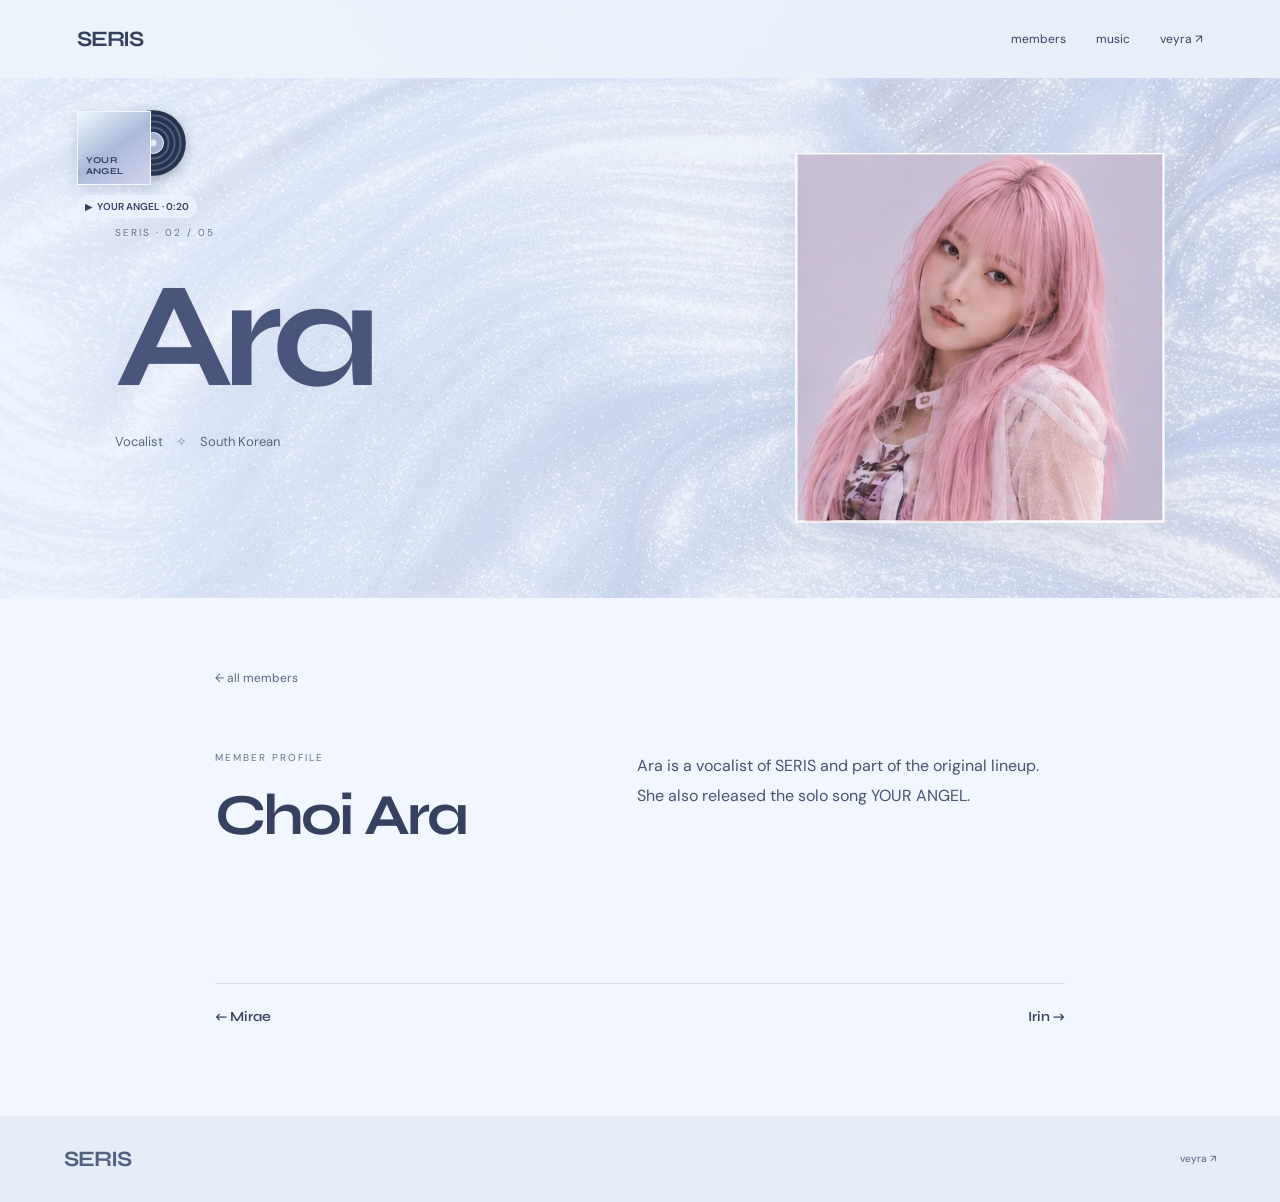
==== seris-ara.html @ a6b7e899 "Publish Veyra and SERIS website" ====
<!doctype html>
<html lang="en"><head><meta charset="utf-8"><meta name="viewport" content="width=device-width,initial-scale=1"><meta name="theme-color" content="#dce5f7"><title>Ara · SERIS</title><link rel="icon" href="./star.svg" type="image/svg+xml"><link rel="stylesheet" href="./style.css?v=record-demo-3"></head>
<body class="seris-page member-page"><header class="seris-header"><a class="seris-logo" href="./seris.html">SERIS</a><nav aria-label="Main navigation"><a href="./seris.html#members">members</a><a href="./seris.html#new-era">music</a><a href="./#home">veyra ↗</a></nav></header>
<main><section class="member-hero"><div class="record-widget"><button class="record-button" type="button" aria-label="Play YOUR ANGEL preview" aria-pressed="false"><span class="record-disc" aria-hidden="true"><span></span></span><span class="record-sleeve" aria-hidden="true"><span>YOUR ANGEL</span></span><span class="record-caption"><span class="record-state">▶</span> YOUR ANGEL · 0:20</span></button><audio preload="none" data-preview="20"><source src="./assets/audio/angel-preview.m4a" type="audio/mp4"></audio><span class="record-error" role="status"></span></div><div class="member-hero-inner"><div><p class="songs-label">SERIS · 02 / 05</p><h1>Ara</h1><p class="member-role">Vocalist <span>✧</span> South Korean</p></div><div class="member-profile-portrait" role="img" aria-label="Portrait of Ara" style="--photo-x:100%;--photo-y:100%"></div></div></section><section class="member-detail"><div class="seris-inner"><a class="member-back" href="./seris.html#members">← all members</a><div class="member-layout"><div><p class="songs-label">MEMBER PROFILE</p><h2>Choi Ara</h2></div><div><p>Ara is a vocalist of SERIS and part of the original lineup. She also released the solo song YOUR ANGEL.</p></div></div><nav class="member-pagination" aria-label="Other members"><a href="./seris-mirae.html">← Mirae</a><a href="./seris-irin.html">Irin →</a></nav></div></section></main><footer class="seris-footer"><a class="seris-logo" href="./seris.html">SERIS</a><a href="./#home">veyra ↗</a></footer><script src="./previews.js?v=3" defer></script></body></html>
---- style.css ----
@import url('https://fonts.googleapis.com/css2?family=Cormorant+Garamond:ital,wght@0,400;0,500;1,400&family=DM+Sans:wght@400;500;600&family=Syne:wght@700&display=swap');
:root{--ink:#35415f;--muted:#52617f;--line:#64749330;--paper:#e1eafa;--serif:'Cormorant Garamond',Georgia,serif;--sans:'DM Sans',Arial,sans-serif}
*{box-sizing:border-box}html{scroll-behavior:smooth;scroll-padding-top:36px}body{margin:0;background:var(--paper);color:var(--ink);font:14px var(--sans)}a{color:inherit;text-decoration:none}a:focus-visible{outline:2px solid #4e5c8c;outline-offset:6px}::selection{background:#bfcaee}h1,h2,h3,p{margin:0}h2,h3{font-family:var(--serif);font-weight:400;letter-spacing:-.045em;line-height:1.05}i{font-weight:400}.skip{position:fixed;top:-90px;left:20px;padding:15px;background:white;z-index:99}.skip:focus{top:15px}
/* One continuous field of icy blue, silver and lavender light. No picture assets. */
body::before{content:'';position:fixed;inset:0;z-index:-1;background:radial-gradient(ellipse at 14% 16%,#f1fbffdd,transparent 48%),radial-gradient(ellipse at 93% 38%,#c2c6ecbb,transparent 55%),linear-gradient(160deg,#d5e9fa,#d0def3 46%,#e9edfc)}
.header{height:88px;position:absolute;inset:0 0 auto;z-index:10;display:flex;align-items:center;justify-content:space-between;padding:0 5%;border-bottom:1px solid #ffffff55}.wordmark{font:40px/1 var(--serif);letter-spacing:-3px}.wordmark span{font-size:18px;display:inline-block;margin-left:10px;vertical-align:top;letter-spacing:0}.header nav{display:flex;gap:36px;font-size:12px}.header nav a{padding:8px 0;border-bottom:1px solid transparent}.header nav a:hover,.header nav a[aria-current]{border-color:currentColor}.header-listen{font-size:12px;border-bottom:1px solid var(--line);padding:8px 0}.header-listen span{margin-left:22px}
.hero{isolation:isolate;position:relative;min-height:660px;height:100svh;max-height:1100px;overflow:hidden;background:radial-gradient(ellipse at 46% -14%,#fcffff 0,#eefaffb0 23%,transparent 57%),radial-gradient(ellipse at 7% 60%,#b4cbedb3,transparent 48%),radial-gradient(ellipse at 90% 45%,#aeb7df9c,transparent 50%),radial-gradient(ellipse at 64% 96%,#f2f8ff 0,#e4effcaa 26%,transparent 59%),linear-gradient(145deg,#d8e9fa,#c4d5ef 50%,#dce4f9)}
.hero::before{content:'';position:absolute;z-index:-1;inset:-25%;background:linear-gradient(155deg,transparent 43%,#f7ffff00 46%,#f7ffffa3 50%,#d1ebff33 55%,transparent 62%),linear-gradient(24deg,transparent 37%,#ecfaff80 48%,transparent 60%);filter:blur(45px);transform:rotate(-8deg)}
.hero::after{content:'';position:absolute;inset:0;z-index:0;pointer-events:none;background-image:radial-gradient(circle,#fff9 .5px,transparent .9px),radial-gradient(circle,#8c9fcd30 .5px,transparent 1px),radial-gradient(circle,#ffffff90 .6px,transparent 1.1px);background-size:7px 11px,11px 17px,19px 23px;background-position:0 0,3px 7px,9px 4px;opacity:.28;mask-image:linear-gradient(#000b,transparent 40%,#0004 60%,#000)}
.hero-mist{position:absolute;inset:18% -30% -12%;z-index:-1;background:radial-gradient(ellipse at 38% 53%,#faffffce,transparent 35%),radial-gradient(ellipse at 73% 80%,#f1f4ffcc,transparent 35%);filter:blur(45px);transform:rotate(-18deg)}
.hero-center{position:absolute;inset:0;display:grid;place-items:center;padding-bottom:20px;z-index:1}.hero h1{font-family:var(--serif);font-size:clamp(150px,26vw,350px);font-weight:400;letter-spacing:-.075em;line-height:1;padding-right:.075em;color:#46547c;text-shadow:0 1px 0 #ffffffb0,0 7px 35px #eaf9ff99}.hero-bottom{position:absolute;bottom:38px;left:0;right:0;z-index:2;display:flex;justify-content:center}.round-link{display:flex;align-items:center;gap:15px;font-size:11px}.circle{display:grid;place-items:center;border:1px solid #5b71954d;border-radius:50%;width:38px;height:38px;background:#f7fcff33;transition:background .2s}.round-link:hover .circle{background:#fff9}
.section{padding:100px 9%;position:relative;border-top:1px solid #ffffff80}.eyebrow{text-transform:uppercase;font-size:10px;letter-spacing:.21em;line-height:1.6}.section-heading{display:flex;align-items:center;justify-content:space-between;gap:20px}.section-heading .eyebrow{display:none}.section-heading h2{font-size:clamp(48px,5.5vw,76px)}.tiny-star{font-size:40px;color:#8292b7}.music{background:linear-gradient(120deg,#eff8ffdd,#dce5f6c9 70%,#d5daf4b3)}.release{margin-top:45px;border-top:1px solid var(--line);padding:35px 0 0}.release-copy{display:grid;grid-template-columns:1fr auto;align-items:center;gap:20px}.release-copy .eyebrow{grid-column:1/-1}.release-copy h3{font-size:clamp(44px,5.5vw,74px)}.release-copy h3 br{display:none}.release-copy h3 i::before{content:' '}.button{display:flex;justify-content:space-between;gap:30px;padding:18px 23px;font-size:11px;border:1px solid #7685a661;background:#f4f9ff6b;box-shadow:inset 0 1px 0 #fff9;transition:background .2s}.button:hover{background:#ffffffbd}.small-note{display:none}.world{min-height:400px;background:radial-gradient(ellipse at 15% 90%,#effdffe6,transparent 61%),radial-gradient(ellipse at 94% 13%,#bdc3e866,transparent 65%),linear-gradient(140deg,#dae8f8cc,#dce0f5aa);display:flex;align-items:flex-start}.world h2{font-size:clamp(48px,5.5vw,76px)}.connect{background:linear-gradient(155deg,#e5edfac7,#d5def3b3);min-height:300px}.connect h2{font-size:clamp(48px,5.5vw,76px);margin-bottom:38px}.text-link{display:flex;justify-content:space-between;gap:30px;max-width:340px;font-size:12px;padding-bottom:12px;border-bottom:1px solid var(--line)}footer{display:flex;align-items:center;justify-content:space-between;gap:25px;padding:30px 5%;border-top:1px solid #ffffff70;font-size:10px;color:var(--muted);background:#e4ecfa}footer .wordmark{font-size:32px;color:var(--ink)}footer .wordmark span{font-size:15px}
@media(min-width:1600px){.section{padding-left:max(9%,calc((100% - 1250px)/2));padding-right:max(9%,calc((100% - 1250px)/2))}}
@media(max-width:700px){.header{height:74px;padding:0 6%}.wordmark{font-size:34px}.header nav{gap:20px;font-size:11px}.header-listen{display:none}.hero{min-height:620px;max-height:950px}.hero h1{font-size:clamp(145px,37vw,250px)}.hero-bottom{bottom:30px}.section{padding:65px 7%}.release-copy{grid-template-columns:1fr;gap:23px}.release-copy h3{font-size:54px}.button{width:100%;margin-top:10px}.world{min-height:330px}.connect{min-height:280px}footer{padding:28px 7%;flex-wrap:wrap}footer .wordmark{margin-right:auto}}
@media(prefers-reduced-motion:reduce){html{scroll-behavior:auto}*{transition:none!important}}

/* Fine silver flecks and moving nacre reflections, built entirely in CSS. */
.hero{background:radial-gradient(ellipse at 45% -12%,#fcffff 0,#eafaffc4 24%,transparent 53%),radial-gradient(ellipse at 5% 58%,#a5bfe5c9,transparent 42%),radial-gradient(ellipse at 94% 40%,#abb3dfbb,transparent 47%),radial-gradient(ellipse at 62% 100%,#f2f8ff 0,#e4effca8 26%,transparent 57%),linear-gradient(145deg,#d8e9fa,#b6c9e8 50%,#dce4f9)}
.iridescence{position:absolute;inset:-15%;z-index:0;pointer-events:none;background:linear-gradient(148deg,transparent 30%,#f9ffff00 37%,#f9ffffb0 42%,#d6f3ff88 44%,#d8d4f580 47%,transparent 53%),linear-gradient(29deg,transparent 43%,#f8ffff70 48%,#d3daff66 52%,transparent 61%);filter:blur(24px);mix-blend-mode:screen;animation:nacre-drift 20s ease-in-out infinite alternate;transform:rotate(-9deg)}
.glitter-field{position:absolute;inset:0;z-index:0;overflow:hidden;pointer-events:none;mask-image:radial-gradient(ellipse at 50% 48%,#0003 0,black 66%)}
.glitter{position:absolute;left:var(--x);top:var(--y);width:var(--size);height:var(--size);border-radius:50%;background:#fff;opacity:var(--alpha);box-shadow:0 0 4px 1px #efffff99,0 0 11px #c6d9ff66;animation:glitter-pulse var(--duration) ease-in-out var(--delay) infinite alternate}
.glitter.flare{width:var(--size);height:var(--size);background:radial-gradient(circle,#fff 0,#ffffffcc 13%,#e8faff55 34%,transparent 69%);box-shadow:none;overflow:visible}
.flare::before,.flare::after{content:'';position:absolute;left:50%;top:50%;transform:translate(-50%,-50%);background:linear-gradient(transparent,#fff,transparent);filter:drop-shadow(0 0 3px #fff)}
.flare::before{width:1px;height:150%}.flare::after{height:1px;width:150%;background:linear-gradient(90deg,transparent,#fff,transparent)}
.glitter.nacre{background:radial-gradient(circle at 30% 25%,#fff,#f5faffc9 22%,#d3d7f299 55%,#adc8e780 77%,#f4ffffaa);box-shadow:inset 0 0 2px #fff,0 0 12px 3px #ffffff66;filter:blur(.3px)}
.hero h1{color:#424d76;text-shadow:0 1px 1px #f8ffff,0 0 34px #f8ffffaa}
.section::after{content:'';position:absolute;inset:0;pointer-events:none;opacity:.22;background-image:radial-gradient(circle at 25% 25%,white .7px,transparent 1.3px),radial-gradient(circle at 75% 80%,white .5px,transparent 1px);background-size:59px 67px,97px 83px;mask-image:linear-gradient(90deg,black,transparent 40%,black)}
@keyframes nacre-drift{from{transform:translate(-2%,-1%) rotate(-9deg)}to{transform:translate(3%,2%) rotate(-3deg)}}
@keyframes glitter-pulse{0%,25%{opacity:calc(var(--alpha) * .35);transform:scale(.75)}80%,100%{opacity:var(--alpha);transform:scale(1.1)}}
@media(prefers-reduced-motion:reduce){.iridescence,.glitter{animation:none}}

/* The second reference adds periwinkle-blue shadow and cool satin highlights. */
.hero{background:radial-gradient(ellipse at 48% -15%,#fbffff 0,#eaf6ffcc 25%,transparent 53%),radial-gradient(ellipse at 2% 57%,#829bcdb3,transparent 43%),radial-gradient(ellipse at 96% 43%,#8f98cead,transparent 46%),radial-gradient(ellipse at 60% 100%,#f4faff 0,#dfe9fbd9 28%,transparent 60%),linear-gradient(145deg,#d5e6fa,#a9bcdf 50%,#ccd4ee)}
.iridescence{background:linear-gradient(148deg,transparent 27%,#f9ffff00 35%,#f5ffffc2 41%,#cde5ff99 44%,#d2d0f58c 48%,transparent 54%),linear-gradient(29deg,transparent 40%,#faffff96 48%,#c3cdf580 53%,transparent 63%)}
.world{background:radial-gradient(ellipse at 12% 95%,#f3fcffe6,transparent 63%),radial-gradient(ellipse at 100% 2%,#929bd466,transparent 63%),linear-gradient(140deg,#d0e1f5dd,#cbd1eccc)}

/* Bring the silver sparkle forward: visible flecks against blue-lavender shadow. */
.hero{background:radial-gradient(ellipse at 46% 0%,#f1fdff 0,#e3f3ffb3 24%,transparent 49%),radial-gradient(ellipse at -8% 60%,#6e8bbdc9,transparent 49%),radial-gradient(ellipse at 103% 30%,#7d85bccc,transparent 48%),radial-gradient(ellipse at 64% 110%,#f0faff 0,#c9ddf5cc 30%,transparent 56%),linear-gradient(145deg,#c1d8f3,#a9b8dc 50%,#d2d9f2)}
.glitter-field{mask-image:radial-gradient(ellipse at 50% 48%,#0006 0,black 53%)}
.glitter{background:#fff;box-shadow:0 0 2px 1px #fff9,0 0 6px 2px #efffff9c,0 0 14px #e1e6ff80}
.glitter.flare{background:radial-gradient(circle,#fff 0,#ffffffee 8%,#e8faff99 19%,#e8faff33 36%,transparent 64%);filter:drop-shadow(0 0 4px #fff9)}
.flare::before{width:1.5px;height:140%}.flare::after{height:1.5px;width:110%}
.iridescence{filter:blur(15px);opacity:.9;background:linear-gradient(149deg,transparent 25%,#f9ffff00 34%,#f5ffffcc 40%,#d4eaff99 43%,#e6dcff80 47%,transparent 52%),linear-gradient(26deg,transparent 40%,#faffffb3 47%,#c9d3f599 51%,transparent 59%)}
.hero::after{opacity:.52;background-size:5px 7px,9px 13px,13px 17px;mask-image:linear-gradient(#000,transparent 42%,#0008 70%,#000)}
@keyframes glitter-pulse{0%,25%{opacity:calc(var(--alpha) * .6);transform:scale(.85)}80%,100%{opacity:var(--alpha);transform:scale(1.12)}}

/* Reference-based light periwinkle satin: the texture itself carries the glitter. */
.hero{background:linear-gradient(#eef7ff24,#e9f1ff1a),url('./assets/veyra-satin-light.jpg') center center/cover no-repeat}
.hero::before,.hero::after,.hero-mist{display:none}
.hero h1{color:#283455;text-shadow:0 1px 1px #ffffffb3,0 0 32px #edf5ffb3}
.header{background:#e6efff3d;backdrop-filter:blur(12px);border-bottom-color:#ffffff80}
.hero-bottom .round-link{background:#eff5ffd9;padding:8px 10px 8px 20px;border:1px solid #ffffffa6;border-radius:40px;backdrop-filter:blur(10px)}
.world{background:linear-gradient(#eff5ffb8,#edf5ffd1),url('./assets/veyra-satin-light.jpg') center 65%/cover no-repeat}
.section::after{display:none}
@media(max-width:700px){.hero{background-position:45% center}.header{backdrop-filter:blur(8px)}}

/* Ice-silver lettering with a cool edge for contrast on the satin. */
.hero h1{color:#f7fbff;background:linear-gradient(175deg,#fff 14%,#f4faff 36%,#d1dbed 56%,#fff 72%,#e6eefb 92%);background-clip:text;-webkit-background-clip:text;-webkit-text-fill-color:transparent;text-shadow:none;filter:drop-shadow(0 1px 0 #4e5c8180) drop-shadow(0 3px 2px #3c4e7866) drop-shadow(0 0 15px #edf6ff59)}

/* A deeper lavender-silver wordmark, distinct from the pale satin highlights. */
.hero h1{color:#626788;background:linear-gradient(175deg,#747b9c 10%,#5d668d 38%,#8585a4 57%,#62698e 78%,#777e9f 95%);background-clip:text;-webkit-background-clip:text;-webkit-text-fill-color:transparent;filter:drop-shadow(0 1px 0 #f5faffb3) drop-shadow(0 2px 2px #3c4e7833)}

/* A lighter, more open display face for the artist name. */
.hero h1{font-family:Italiana,Didot,serif;font-size:clamp(150px,24vw,330px);letter-spacing:-.035em;line-height:1.2;padding:0 .035em .08em 0}
@media(max-width:700px){.hero h1{font-size:clamp(140px,35vw,245px)}}

/* Artist-selected display face: option 03, Syne. */
.hero h1{font-family:Syne,Arial,sans-serif;font-weight:700;font-size:clamp(130px,23vw,320px);letter-spacing:-.055em;line-height:1.2;padding:0 .055em .08em 0}
@media(max-width:700px){.hero h1{font-size:clamp(100px,31vw,220px)}}

.stats-section{background:linear-gradient(140deg,#dde8f8,#e7e8f8);border-top:1px solid #ffffff80;scroll-margin-top:20px}.stats-section iframe{display:block;width:100%;height:950px;border:0}@media(max-width:700px){.stats-section iframe{height:1120px}.header nav{gap:14px;font-size:10px}}

/* Artist biography */
.bio-content{max-width:1020px;margin:55px auto 0}.bio-intro{font-family:var(--sans);font-size:clamp(17px,2.1vw,23px);line-height:1.65;max-width:840px;color:#35415f}.bio-sections{margin-top:65px}.bio-part{display:grid;grid-template-columns:minmax(180px,1fr) minmax(0,2fr);gap:40px;border-top:1px solid var(--line);padding:36px 0}.bio-part h3{font-family:Syne,Arial,sans-serif;font-size:clamp(19px,2.2vw,27px);font-weight:600;letter-spacing:-.03em;line-height:1.25}.bio-part p{font-size:15px;line-height:1.9;color:#455473;max-width:650px}.bio-part p+p{margin-top:18px}.bio-part strong{font-weight:600}@media(max-width:700px){.bio-content{margin-top:35px}.bio-intro{font-size:17px}.bio-sections{margin-top:42px}.bio-part{grid-template-columns:1fr;gap:16px;padding:27px 0}.bio-part p{font-size:14px;line-height:1.8}}

/* Selected songs and the SERIS EP. */
.songs-section{padding:100px 9%;background:linear-gradient(140deg,#edf4ff,#dce4f6 65%,#d5def2);border-top:1px solid #fff9;scroll-margin-top:20px}.songs-inner{max-width:1020px;margin:auto}.songs-label{font-size:10px;letter-spacing:.2em;color:#66738f}.songs-section h2{font:700 clamp(42px,6vw,72px)/1.05 Syne,Arial,sans-serif;letter-spacing:-.05em;margin:22px 0 48px}.song-list>div{display:flex;align-items:baseline;gap:25px;padding:23px 0;border-top:1px solid var(--line)}.song-list span{font-size:11px;color:#72809a}.song-list h3{font:600 clamp(21px,3vw,34px)/1.2 Syne,Arial,sans-serif;letter-spacing:-.035em}.seris-section{margin-top:100px;padding-top:60px;border-top:1px solid #aabbd4}.seris-section h2{margin-bottom:32px}.track-list{list-style:none;counter-reset:track;margin:0;padding:0}.track-list li{counter-increment:track;border-top:1px solid var(--line);padding:16px 0;font-size:14px}.track-list li::before{content:counter(track,decimal-leading-zero);display:inline-block;margin-right:23px;color:#7c89a0;font-size:11px}.disco-feature{margin-top:45px;padding:30px;background:#f7fbffaf;border:1px solid #ffffffbb}.disco-feature h3{font:600 22px Syne,Arial,sans-serif;margin-bottom:18px}.disco-feature p{max-width:680px;font-size:15px;line-height:1.8;color:#455473}.disco-feature em{font-style:normal}@media(max-width:700px){.songs-section{padding:70px 7%}.songs-section h2{margin-bottom:35px}.seris-section{margin-top:70px;padding-top:45px}.disco-feature{padding:23px}.header nav{gap:10px;font-size:9px}.header .wordmark{font-size:29px}}

.songs-copy{max-width:760px}.songs-copy p{font-size:clamp(15px,1.3vw,17px);line-height:1.9;color:#455473}.songs-copy p+p{margin-top:22px}.songs-copy strong{font-weight:600}@media(max-width:700px){.songs-copy p{font-size:15px;line-height:1.8}}

/* My World: the artist's own words. */
.world{display:block}.world-intro,.world-copy{max-width:1020px;margin:0 auto}.world h2{margin:0}.world-copy{margin-top:55px}.world-copy section{display:grid;grid-template-columns:minmax(180px,1fr) minmax(0,2fr);column-gap:40px;border-top:1px solid var(--line);padding:34px 0}.world-copy h3{grid-column:1;grid-row:1 / span 3;font:600 clamp(19px,2.2vw,27px)/1.25 Syne,Arial,sans-serif;letter-spacing:-.03em}.world-copy p{grid-column:2;font-size:15px;line-height:1.9;color:#455473;max-width:650px}.world-copy p+p{margin-top:18px}.world-copy strong{font-weight:600}@media(max-width:700px){.world-copy{margin-top:35px}.world-copy section{grid-template-columns:1fr;gap:0;padding:26px 0}.world-copy h3{grid-column:1;grid-row:auto;margin-bottom:15px}.world-copy p{grid-column:1;font-size:14px;line-height:1.8}}

/* SERIS lives on its own page; its story can grow independently. */
.seris-page{background:#e6edf9}.seris-header{height:78px;display:flex;align-items:center;justify-content:space-between;padding:0 6%;background:#eef3fbd9}.seris-logo{font:700 22px Syne,Arial,sans-serif;letter-spacing:-.05em}.seris-header nav{display:flex;gap:30px;font-size:12px}.seris-hero{min-height:500px;height:70svh;max-height:800px;position:relative;display:flex;flex-direction:column;align-items:center;justify-content:center;background:linear-gradient(#e9f3ff73,#e9efff66),url('./assets/veyra-satin-light.jpg') center/cover}.seris-hero p{font-size:10px;letter-spacing:.25em;margin-bottom:20px}.seris-hero h1{font:700 clamp(95px,21vw,260px)/1 Syne,Arial,sans-serif;letter-spacing:-.06em;color:#62698d;text-shadow:0 1px #fff9}.seris-hero>a{position:absolute;bottom:30px;display:flex;gap:17px;align-items:center;padding:11px 18px;border:1px solid #fff9;background:#f5f9ffb3;border-radius:30px;font-size:11px}.seris-album{padding:90px 9%;background:linear-gradient(140deg,#f1f6ff,#dce5f7)}.seris-inner{max-width:850px;margin:auto}.seris-inner h2{font:700 clamp(48px,7vw,82px)/1.05 Syne,Arial,sans-serif;letter-spacing:-.05em;margin:25px 0 45px}.seris-feature{margin:48px 0 32px;padding:32px;border:1px solid #fff;background:#f9fcffb5}.seris-feature h3{font:600 23px Syne,Arial,sans-serif;margin-bottom:18px}.seris-feature p{font-size:15px;line-height:1.8;color:#455473}.seris-feature em{font-style:normal}.seris-listen{display:inline-flex;gap:32px;border-bottom:1px solid #687895;padding:10px 0;font-size:12px}.seris-footer{background:#e6edf9}.seris-page .track-list{list-style:none;counter-reset:track;margin:0;padding:0}.seris-page .track-list li{counter-increment:track;border-top:1px solid var(--line);padding:17px 0;font-size:14px}.seris-page .track-list li::before{content:counter(track,decimal-leading-zero);display:inline-block;margin-right:23px;color:#7c89a0;font-size:11px}@media(max-width:700px){.seris-header{height:70px}.seris-header nav{gap:20px}.seris-hero{min-height:430px}.seris-album{padding:65px 7%}.seris-feature{padding:22px}.header nav{gap:10px;overflow-x:auto;white-space:nowrap;max-width:calc(100% - 85px)}.header nav a{flex:none}}
.seris-intro,.seris-members,.seris-story,.seris-fandom{padding:95px 9%;border-top:1px solid #ffffffa0}.seris-intro{background:#f1f6ff}.seris-intro h2,.seris-members h2,.seris-story h2,.seris-fandom h2{font:700 clamp(45px,6vw,75px)/1.08 Syne,Arial,sans-serif;letter-spacing:-.05em;margin:24px 0 40px}.seris-intro-copy{max-width:720px}.seris-intro-copy p,.story-list p,.solo-release p{font-size:15px;line-height:1.85;color:#455473}.seris-intro-copy p+p{margin-top:18px}.seris-members{background:linear-gradient(140deg,#dce8f7,#e5e4f7)}.member-grid{display:grid;grid-template-columns:repeat(5,1fr);gap:12px}.member-grid article{padding:24px 17px;background:#f9fcffac;border:1px solid #ffffffab;min-height:160px}.member-grid span{font-size:10px;color:#79849e}.member-grid h3{font:700 23px Syne,sans-serif;margin:26px 0 10px}.member-grid p{font-size:12px;line-height:1.6;color:#586782}.member-grid p+p{margin-top:5px}.seris-story{background:#eff4fc}.story-list article{display:grid;grid-template-columns:150px 1fr;gap:30px;padding:25px 0;border-top:1px solid var(--line)}.story-list span{font-size:10px;letter-spacing:.13em;color:#687694}.story-list h3{font:600 22px Syne,sans-serif;margin-bottom:12px}.solo-release{margin-top:75px;border-top:1px solid var(--line);padding-top:30px}.solo-release h3{font:700 30px Syne,sans-serif;margin:18px 0 8px}.seris-fandom{background:linear-gradient(#eaf2ffbb,#e5eafa9c),url('./assets/veyra-satin-light.jpg') center/cover}.seris-fandom h2{margin-bottom:0}@media(max-width:700px){.seris-intro,.seris-members,.seris-story,.seris-fandom{padding:65px 7%}.member-grid{grid-template-columns:repeat(2,1fr)}.member-grid article{min-height:135px}.story-list article{grid-template-columns:1fr;gap:12px}.seris-header nav{gap:14px;overflow-x:auto;white-space:nowrap;max-width:calc(100% - 85px)}}

/* Member cards lead to individual profiles. */
.member-grid .member-card{display:block;position:relative;padding:24px 17px;background:#f9fcffac;border:1px solid #ffffffab;min-height:160px;transition:transform .2s,background .2s,border-color .2s}.member-grid .member-card:hover,.member-grid .member-card:focus-visible{transform:translateY(-4px);background:#fff;border-color:#94a8ca}.member-grid .member-card>span:first-child{font-size:10px;color:#79849e}.member-grid .member-card h3{font:700 23px Syne,sans-serif;margin:26px 0 10px}.member-grid .member-card p{font-size:12px;line-height:1.6;color:#586782}.member-grid .member-card p+p{margin-top:5px}.member-arrow{position:absolute;right:17px;top:20px;font-size:15px;color:#7a89a6}.member-hero{min-height:440px;display:flex;align-items:center;padding:75px 9%;background:linear-gradient(105deg,#ecf4ffe0,#e3eaf7a1),url('./assets/veyra-satin-light.jpg') center/cover}.member-hero>div{width:100%;max-width:850px;margin:auto}.member-hero h1{font:700 clamp(80px,16vw,190px)/1 Syne,Arial,sans-serif;letter-spacing:-.07em;margin:22px 0;color:#4a557b}.member-role{font-size:13px;color:#566580}.member-role span{margin:0 10px;color:#7f8caa}.member-detail{padding:70px 9% 90px;background:#f1f6ff}.member-back{font-size:12px;color:#586782}.member-layout{display:grid;grid-template-columns:1fr 1.15fr;gap:50px;margin:65px 0 90px}.member-layout h2{font:700 clamp(38px,5vw,58px)/1.1 Syne,Arial,sans-serif;letter-spacing:-.05em;margin-top:20px}.member-layout>div>p:not(.songs-label){font-size:16px;line-height:1.9;color:#455473}.member-pagination{display:flex;justify-content:space-between;gap:20px;border-top:1px solid var(--line);padding-top:24px;font:600 14px Syne,Arial,sans-serif}@media(max-width:700px){.member-grid .member-card{min-height:135px}.member-hero{min-height:340px;padding:60px 7%}.member-detail{padding:55px 7% 70px}.member-layout{grid-template-columns:1fr;gap:25px;margin:45px 0 65px}.member-layout>div>p:not(.songs-label){font-size:15px}}

.album-intro{font-size:15px;line-height:1.85;max-width:650px;color:#455473;margin:-15px 0 38px}

/* The shared approved contact sheet is cropped non-destructively for each member. */
.member-portrait,.member-profile-portrait{background-image:url('./assets/seris-official-contact-sheet.jpg');background-size:300% 200%;background-position:var(--photo-x) var(--photo-y);background-repeat:no-repeat}.member-grid .member-card{overflow:hidden;padding:0 0 20px}.member-portrait{width:100%;aspect-ratio:1}.member-grid .member-card>span:first-of-type{display:inline-block;margin:18px 17px 0}.member-grid .member-card h3{margin:12px 17px 8px}.member-grid .member-card p{margin-left:17px;margin-right:17px}.member-grid .member-card p+p{margin-top:5px}.member-grid .member-arrow{top:auto;bottom:20px;right:17px}.member-hero-inner{width:100%;max-width:1050px;margin:auto;display:grid;grid-template-columns:1fr minmax(230px,370px);gap:55px;align-items:center}.member-hero>div.member-hero-inner{max-width:1050px}.member-profile-portrait{width:100%;aspect-ratio:1;box-shadow:0 20px 50px #69739524;border:1px solid #fff9}.member-hero h1{font-size:clamp(70px,12vw,150px)}@media(max-width:700px){.member-hero-inner{grid-template-columns:1fr;gap:28px}.member-hero{padding-top:55px;padding-bottom:55px}.member-profile-portrait{max-width:380px}.member-hero h1{font-size:clamp(65px,15vw,110px)}}

/* Suno button and hover sparkle */
.hero-center{display:flex;flex-direction:column;gap:20px}.listen-sparkle{position:relative;display:inline-flex;align-items:center;justify-content:center;min-height:49px;padding:13px 27px;border:1px solid #ffffffc9;border-radius:99px;background:#f5f8ffdb;color:#364363;box-shadow:0 8px 28px #596b9730,inset 0 1px #fff;font:600 12px var(--sans);letter-spacing:.03em;isolation:isolate;transition:transform .25s ease,background .25s ease,box-shadow .25s ease}.listen-sparkle:hover,.listen-sparkle:focus-visible{transform:translateY(-3px);background:#fff;box-shadow:0 7px 30px #fff9,0 10px 28px #7180b055}.listen-label{position:relative;z-index:2}.listen-spark{position:absolute;pointer-events:none;opacity:0;color:#fff;font-size:19px;text-shadow:0 0 5px #fff,0 0 12px #d6e5ff;transition:opacity .25s,transform .35s}.listen-spark.s1{top:-10px;left:8px;transform:translate(5px,8px) scale(.4)}.listen-spark.s2{top:-12px;right:9px;transform:translate(-5px,8px) scale(.4)}.listen-spark.s3{bottom:-12px;left:18px;transform:translate(5px,-8px) scale(.4)}.listen-spark.s4{bottom:-12px;right:14px;transform:translate(-5px,-8px) scale(.4)}.listen-sparkle:hover .listen-spark,.listen-sparkle:focus-visible .listen-spark{opacity:1;transform:translate(0,0) scale(1)}.seris-hero>a.listen-sparkle{position:relative;bottom:auto;margin-top:22px;gap:0;padding:13px 27px;min-height:49px;font-size:12px}.seris-hero>a.listen-sparkle .listen-spark{position:absolute}@media(prefers-reduced-motion:reduce){.listen-sparkle,.listen-spark{transition:none}.listen-sparkle:hover,.listen-sparkle:focus-visible{transform:none}}

/* Keep the title centered; position the listening button independently below it. */
.hero-center{display:grid;place-items:center;gap:0}
.hero-center>.listen-sparkle{position:absolute;top:calc(50% + clamp(105px,13vw,175px));left:50%;transform:translateX(-50%)}
.hero-center>.listen-sparkle:hover,.hero-center>.listen-sparkle:focus-visible{transform:translate(-50%,-3px)}
.seris-hero>a.listen-sparkle{position:absolute;left:50%;top:calc(50% + clamp(95px,11vw,145px));bottom:auto;margin:0;transform:translateX(-50%)}
.seris-hero>a.listen-sparkle:hover,.seris-hero>a.listen-sparkle:focus-visible{transform:translate(-50%,-3px)}
@media(prefers-reduced-motion:reduce){.hero-center>.listen-sparkle:hover,.hero-center>.listen-sparkle:focus-visible,.seris-hero>a.listen-sparkle:hover,.seris-hero>a.listen-sparkle:focus-visible{transform:translateX(-50%)}}

/* Sparkles burst outward from the Suno button. */
.listen-spark{transition:none;z-index:3;opacity:0}.listen-spark.s5{top:1px;left:0}.listen-spark.s6{top:0;right:0}.listen-spark.s7{bottom:0;left:0}.listen-spark.s8{bottom:0;right:0}.listen-spark.s9{top:3px;left:30%}.listen-spark.s10{top:3px;right:30%}.listen-spark.s11{bottom:1px;left:30%}.listen-spark.s12{bottom:1px;right:30%}.listen-sparkle:hover .listen-spark,.listen-sparkle:focus-visible .listen-spark{animation:spark-burst 1.25s ease-out infinite;opacity:0}.listen-spark.s1{--dx:-30px;--dy:-30px;animation-delay:0s!important}.listen-spark.s2{--dx:29px;--dy:-31px;animation-delay:.18s!important}.listen-spark.s3{--dx:-30px;--dy:28px;animation-delay:.35s!important}.listen-spark.s4{--dx:28px;--dy:28px;animation-delay:.54s!important}.listen-spark.s5{--dx:-43px;--dy:-6px;animation-delay:.7s!important}.listen-spark.s6{--dx:43px;--dy:-8px;animation-delay:.85s!important}.listen-spark.s7{--dx:-39px;--dy:20px;animation-delay:.22s!important}.listen-spark.s8{--dx:40px;--dy:17px;animation-delay:.46s!important}.listen-spark.s9{--dx:-14px;--dy:-41px;animation-delay:.72s!important}.listen-spark.s10{--dx:16px;--dy:-42px;animation-delay:.94s!important}.listen-spark.s11{--dx:-13px;--dy:39px;animation-delay:.32s!important}.listen-spark.s12{--dx:17px;--dy:39px;animation-delay:.6s!important}@keyframes spark-burst{0%{opacity:0;transform:translate(0,0) scale(.35) rotate(0)}20%{opacity:1}70%{opacity:1}100%{opacity:0;transform:translate(var(--dx),var(--dy)) scale(1.15) rotate(35deg)}}@media(prefers-reduced-motion:reduce){.listen-sparkle:hover .listen-spark,.listen-sparkle:focus-visible .listen-spark{animation:none;opacity:1;transform:translate(calc(var(--dx) * .6),calc(var(--dy) * .6))}}

.sound-toggle{position:fixed;right:18px;bottom:18px;z-index:20;border:1px solid #ffffffc9;border-radius:24px;padding:10px 14px;background:#edf3ffe8;color:#394765;box-shadow:0 4px 20px #52618a26;font:600 11px var(--sans);cursor:pointer;backdrop-filter:blur(8px)}.sound-toggle:hover{background:#fff}.sound-toggle:focus-visible{outline:2px solid #526c9f;outline-offset:4px}

.demo-list{margin-top:58px;max-width:760px}.demo-list h3{font:600 23px Syne,Arial,sans-serif;margin-bottom:22px}.demo-card{display:flex;flex-direction:column;gap:12px;padding:22px 0;border-top:1px solid var(--line)}.demo-card label{font:600 15px Syne,Arial,sans-serif}.demo-card audio{width:100%;max-width:440px;height:42px}.demo-card span{font-size:11px;color:#67748f}.seris-feature .demo-card{margin-top:24px;padding-bottom:0}

/* A record peeks from its sleeve: click or tap to play a short preview. */
.record-widget{position:absolute;top:110px;left:5%;z-index:5;max-width:150px}.seris-hero .record-widget,.member-hero .record-widget{top:24px;left:6%}.member-hero{position:relative}.record-button{position:relative;display:block;width:132px;height:124px;border:0;padding:0;background:none;cursor:pointer;color:#334061;text-align:left;font-family:var(--sans)}.record-button:focus-visible{outline:2px solid #465b89;outline-offset:6px;border-radius:6px}.record-disc{position:absolute;top:4px;left:33px;width:82px;height:82px;border-radius:50%;background:repeating-radial-gradient(circle,#27334b 0 2px,#506184 3px 4px,#26344f 5px 6px);box-shadow:0 4px 12px #25334e50;transition:transform .35s}.record-disc>span{position:absolute;inset:27px;border-radius:50%;background:radial-gradient(circle,#eff5ff 0 3px,#aab8d8 4px 100%);border:1px solid #f6fbff}.record-sleeve{position:absolute;left:0;top:9px;width:74px;height:74px;display:flex;align-items:flex-end;padding:8px;background:linear-gradient(145deg,#edf8ff,#abbada 50%,#d2d3ec);border:1px solid #ffffffd9;box-shadow:0 5px 15px #40547830}.record-sleeve>span{font:700 9px/1.15 Syne,Arial,sans-serif;letter-spacing:.03em}.record-caption{position:absolute;top:93px;left:0;white-space:nowrap;font-size:10px;font-weight:600;background:#edf3ffd9;padding:5px 8px;border-radius:15px}.record-state{font-size:9px;margin-right:3px}.record-button:hover .record-disc{transform:translateX(10px) rotate(15deg)}.is-playing .record-disc{animation:record-spin 3s linear infinite}.record-error{display:block;font-size:10px;line-height:1.3;color:#344665;background:#f4f8ff}.record-widget audio{display:none}@keyframes record-spin{to{transform:rotate(360deg)}}@media(max-width:700px){.record-widget{top:85px;left:6%;transform:scale(.8);transform-origin:top left}.seris-hero .record-widget,.member-hero .record-widget{top:15px;left:7%}.member-hero{padding-top:150px}}@media(prefers-reduced-motion:reduce){.is-playing .record-disc{animation:none}.record-disc{transition:none}}
.member-hero>.record-widget{width:auto;max-width:150px;margin:0}
/* A slightly smaller record, with the sleeve remaining prominent. */
.record-disc{width:66px;height:66px;top:8px;left:43px}.record-disc>span{inset:22px}

.stats-section iframe{height:1370px}@media(max-width:700px){.stats-section iframe{height:1550px}}
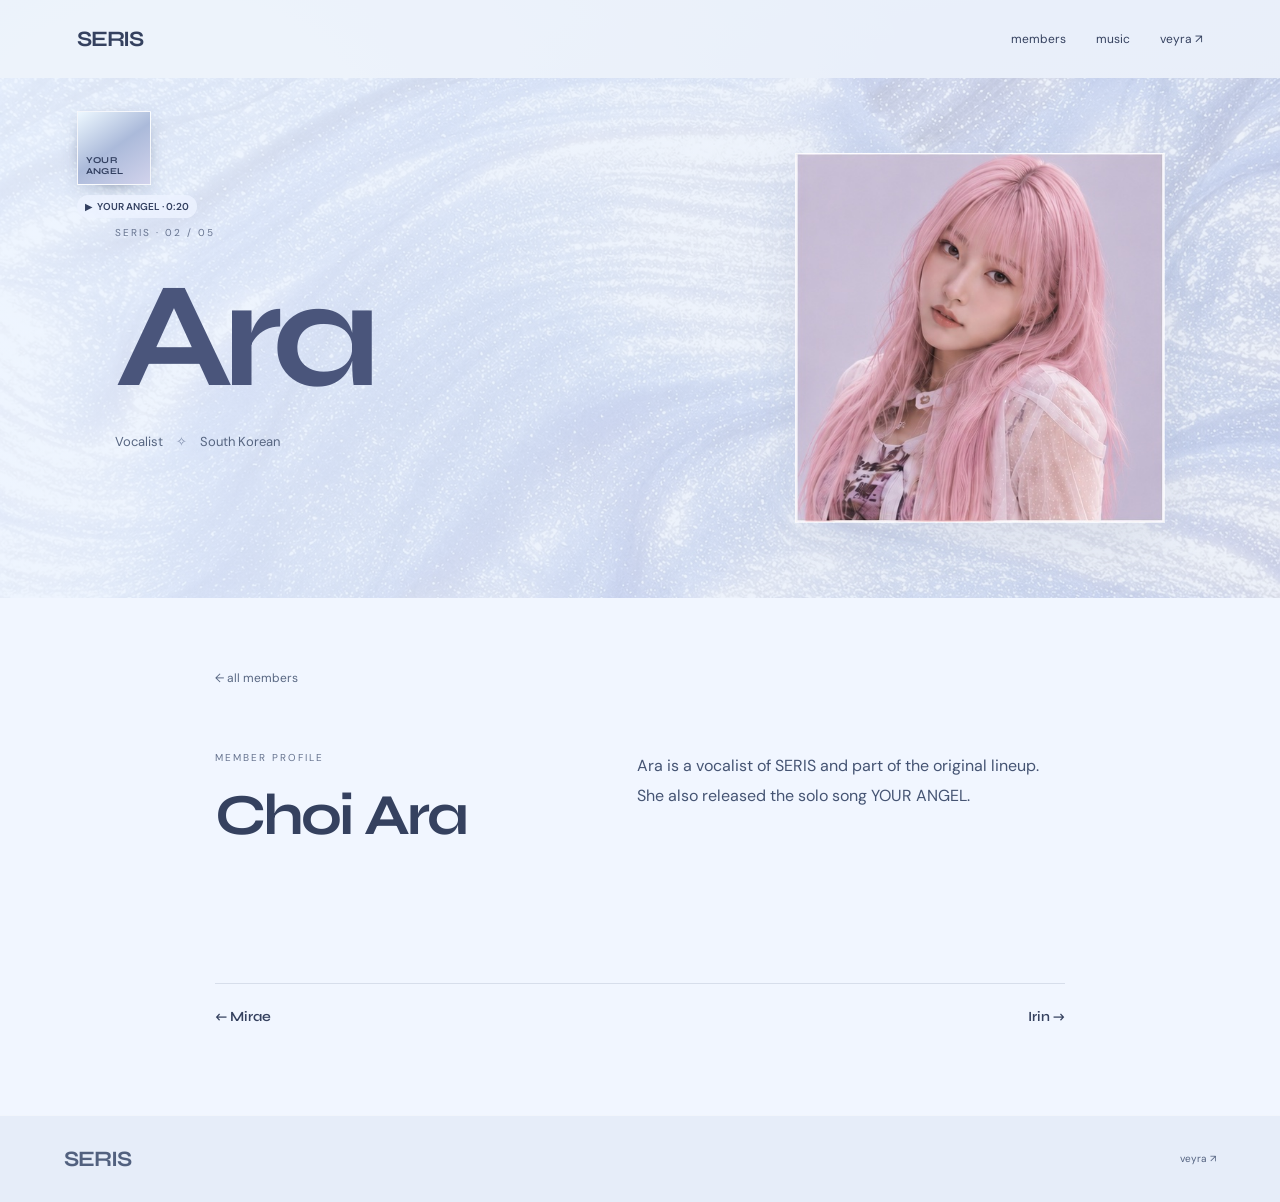
==== commit bcfdc7c6: "Make preview records roll smoothly into covers" ====
--- a/seris-ara.html
+++ b/seris-ara.html
@@ -1,4 +1,4 @@
 <!doctype html>
-<html lang="en"><head><meta charset="utf-8"><meta name="viewport" content="width=device-width,initial-scale=1"><meta name="theme-color" content="#dce5f7"><title>Ara · SERIS</title><link rel="icon" href="./star.svg" type="image/svg+xml"><link rel="stylesheet" href="./style.css?v=record-demo-3"></head>
+<html lang="en"><head><meta charset="utf-8"><meta name="viewport" content="width=device-width,initial-scale=1"><meta name="theme-color" content="#dce5f7"><title>Ara · SERIS</title><link rel="icon" href="./star.svg" type="image/svg+xml"><link rel="stylesheet" href="./style.css?v=record-roll-2"></head>
 <body class="seris-page member-page"><header class="seris-header"><a class="seris-logo" href="./seris.html">SERIS</a><nav aria-label="Main navigation"><a href="./seris.html#members">members</a><a href="./seris.html#new-era">music</a><a href="./#home">veyra ↗</a></nav></header>
-<main><section class="member-hero"><div class="record-widget"><button class="record-button" type="button" aria-label="Play YOUR ANGEL preview" aria-pressed="false"><span class="record-disc" aria-hidden="true"><span></span></span><span class="record-sleeve" aria-hidden="true"><span>YOUR ANGEL</span></span><span class="record-caption"><span class="record-state">▶</span> YOUR ANGEL · 0:20</span></button><audio preload="none" data-preview="20"><source src="./assets/audio/angel-preview.m4a" type="audio/mp4"></audio><span class="record-error" role="status"></span></div><div class="member-hero-inner"><div><p class="songs-label">SERIS · 02 / 05</p><h1>Ara</h1><p class="member-role">Vocalist <span>✧</span> South Korean</p></div><div class="member-profile-portrait" role="img" aria-label="Portrait of Ara" style="--photo-x:100%;--photo-y:100%"></div></div></section><section class="member-detail"><div class="seris-inner"><a class="member-back" href="./seris.html#members">← all members</a><div class="member-layout"><div><p class="songs-label">MEMBER PROFILE</p><h2>Choi Ara</h2></div><div><p>Ara is a vocalist of SERIS and part of the original lineup. She also released the solo song YOUR ANGEL.</p></div></div><nav class="member-pagination" aria-label="Other members"><a href="./seris-mirae.html">← Mirae</a><a href="./seris-irin.html">Irin →</a></nav></div></section></main><footer class="seris-footer"><a class="seris-logo" href="./seris.html">SERIS</a><a href="./#home">veyra ↗</a></footer><script src="./previews.js?v=3" defer></script></body></html>+<main><section class="member-hero"><div class="record-widget"><button class="record-button" type="button" aria-label="Play YOUR ANGEL preview" aria-pressed="false"><span class="record-disc" aria-hidden="true"><span></span></span><span class="record-sleeve" aria-hidden="true"><span>YOUR ANGEL</span></span><span class="record-caption"><span class="record-state">▶</span> YOUR ANGEL · 0:20</span></button><audio preload="none" data-preview="20"><source src="./assets/audio/angel-preview.m4a" type="audio/mp4"></audio><span class="record-error" role="status"></span></div><div class="member-hero-inner"><div><p class="songs-label">SERIS · 02 / 05</p><h1>Ara</h1><p class="member-role">Vocalist <span>✧</span> South Korean</p></div><div class="member-profile-portrait" role="img" aria-label="Portrait of Ara" style="--photo-x:100%;--photo-y:100%"></div></div></section><section class="member-detail"><div class="seris-inner"><a class="member-back" href="./seris.html#members">← all members</a><div class="member-layout"><div><p class="songs-label">MEMBER PROFILE</p><h2>Choi Ara</h2></div><div><p>Ara is a vocalist of SERIS and part of the original lineup. She also released the solo song YOUR ANGEL.</p></div></div><nav class="member-pagination" aria-label="Other members"><a href="./seris-mirae.html">← Mirae</a><a href="./seris-irin.html">Irin →</a></nav></div></section></main><footer class="seris-footer"><a class="seris-logo" href="./seris.html">SERIS</a><a href="./#home">veyra ↗</a></footer><script src="./previews.js?v=5" defer></script></body></html>
--- a/style.css
+++ b/style.css
@@ -118,3 +118,9 @@
 .record-disc{width:66px;height:66px;top:8px;left:43px}.record-disc>span{inset:22px}
 
 .stats-section iframe{height:1370px}@media(max-width:700px){.stats-section iframe{height:1550px}}
+
+/* The record follows the actual preview position and returns to its sleeve. */
+.record-disc{left:64px;top:13px;transition:none}
+.record-disc::after{content:"";position:absolute;inset:4px;border-radius:50%;background:conic-gradient(from 20deg,transparent 0deg,#eaf4ff66 20deg,transparent 36deg,transparent 165deg,#d6e7ff55 185deg,transparent 200deg);pointer-events:none}
+.record-button:hover .record-disc{transform:none}
+.is-playing .record-disc{animation:none}
